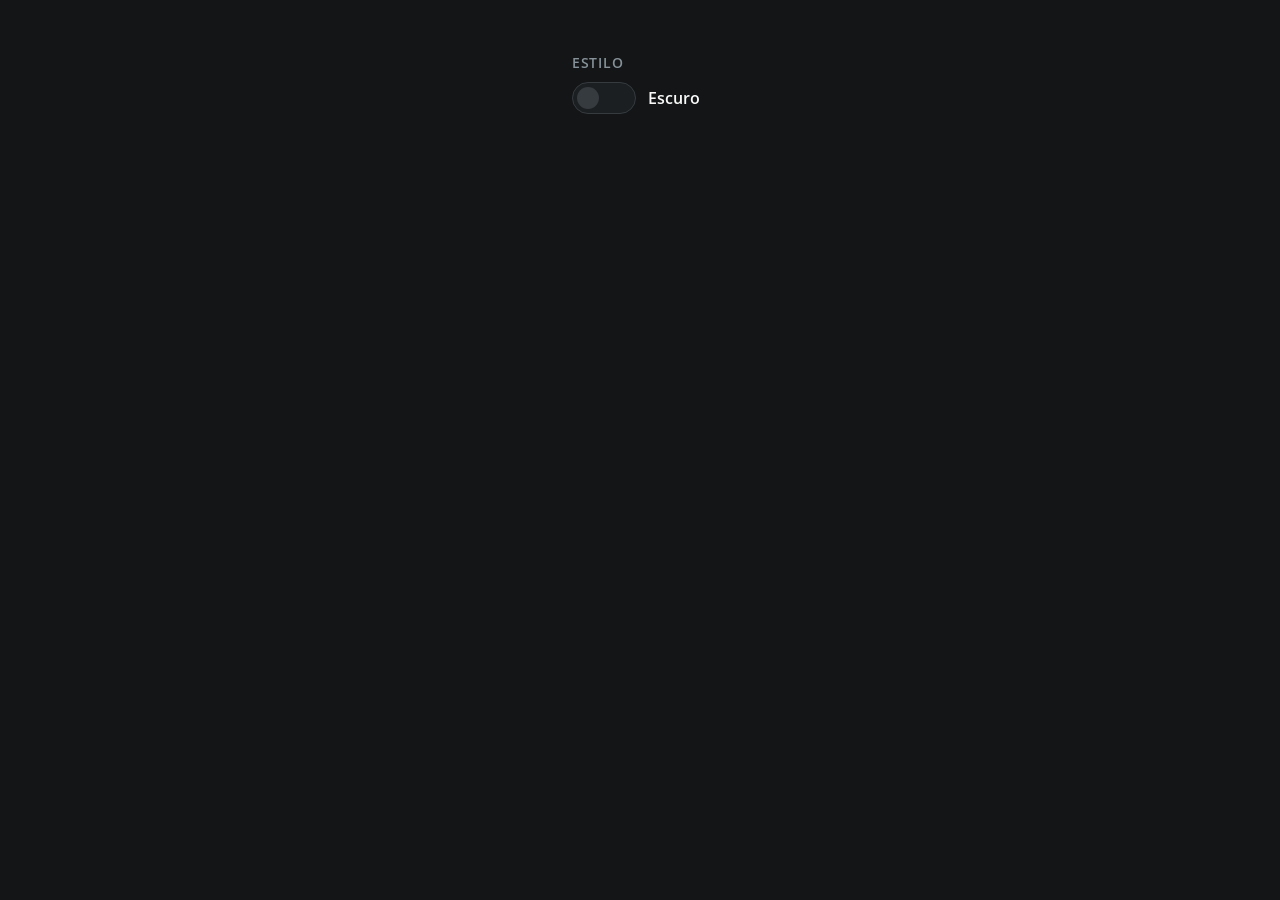
==== components/theme-switch/index.html @ 37b06393 "initial commit: setup component library structure and base patterns" ====
<!DOCTYPE html>
<html lang="pt-BR">
  <head>
    <meta charset="UTF-8" />
    <meta name="viewport" content="width=device-width, initial-scale=1.0" />
    <title>Theme Switch - Component Lab</title>
    <link rel="preconnect" href="https://fonts.googleapis.com" />
    <link rel="preconnect" href="https://fonts.gstatic.com" crossorigin />
    <link
      href="https://fonts.googleapis.com/css2?family=Open+Sans:wght@600&display=swap"
      rel="stylesheet"
    />

    <link rel="stylesheet" href="../../reset.css" />
    <link rel="stylesheet" href="style.css" />
  </head>
  <body>
    <div class="theme-switch-container">
      <label>Estilo</label>
      <div class="switch-wrapper">
        <button
          type="button"
          class="dark-light"
          id="theme-toggle"
          aria-label="Alternar tema"
        >
          <span class="toggle-circle"></span>
        </button>
        <p id="theme-text">Escuro</p>
      </div>
    </div>

    <script src="script.js"></script>
  </body>
</html>
---- components/theme-switch/style.css ----
:root {
  --brand-light: #59b2ff;
  --input-base: #1c1f21;
  --input-stroke: #363b40;
  --text-heading: #f9f9f9;
  --text-body: #869198;
  --open-sans: "Open Sans", sans-serif;
}

body {
  background-color: #131516;
  color: var(--text-heading);
  font-family: var(--open-sans);
  padding: 50px;
  display: flex;
  justify-content: center;
}

.theme-switch-container label {
  font-size: 14px;
  font-weight: 600;
  color: var(--text-body);
  text-transform: uppercase;
  letter-spacing: 0.05em;
}

.switch-wrapper {
  display: flex;
  align-items: center;
  gap: 12px;
  margin-top: 8px;
}

#theme-text {
  font-size: 16px;
  font-weight: 600;
  min-width: 60px;
}

/* O Botão */
.dark-light {
  cursor: pointer;
  width: 64px;
  height: 32px;
  border-radius: 999px;
  padding: 4px;
  display: flex;
  align-items: center;
  background-color: var(--input-base);
  border: 1px solid var(--input-stroke);
  transition: all 0.2s ease;
  appearance: none;
  -webkit-appearance: none;
  outline: none;
}

/* Mantém a borda cinza no hover, apenas mudando levemente a intensidade se desejar, 
   ou deixe como var(--input-stroke) para ser totalmente estática */
.dark-light:hover {
  border-color: var(--input-stroke);
  filter: brightness(
    1.2
  ); /* Um efeito sutil de brilho sem mudar a cor da borda */
}

.toggle-circle {
  width: 22px;
  height: 22px;
  border-radius: 50%;
  background-color: var(--input-stroke);
  transition: transform 0.3s cubic-bezier(0.4, 0, 0.2, 1), background-color 0.2s;
}

/* Estado Ativo */
.dark-light.active {
  background-color: var(--brand-light);
  border-color: var(--input-stroke);
}

.dark-light.active .toggle-circle {
  background-color: var(--text-heading);
  transform: translateX(30px);
}
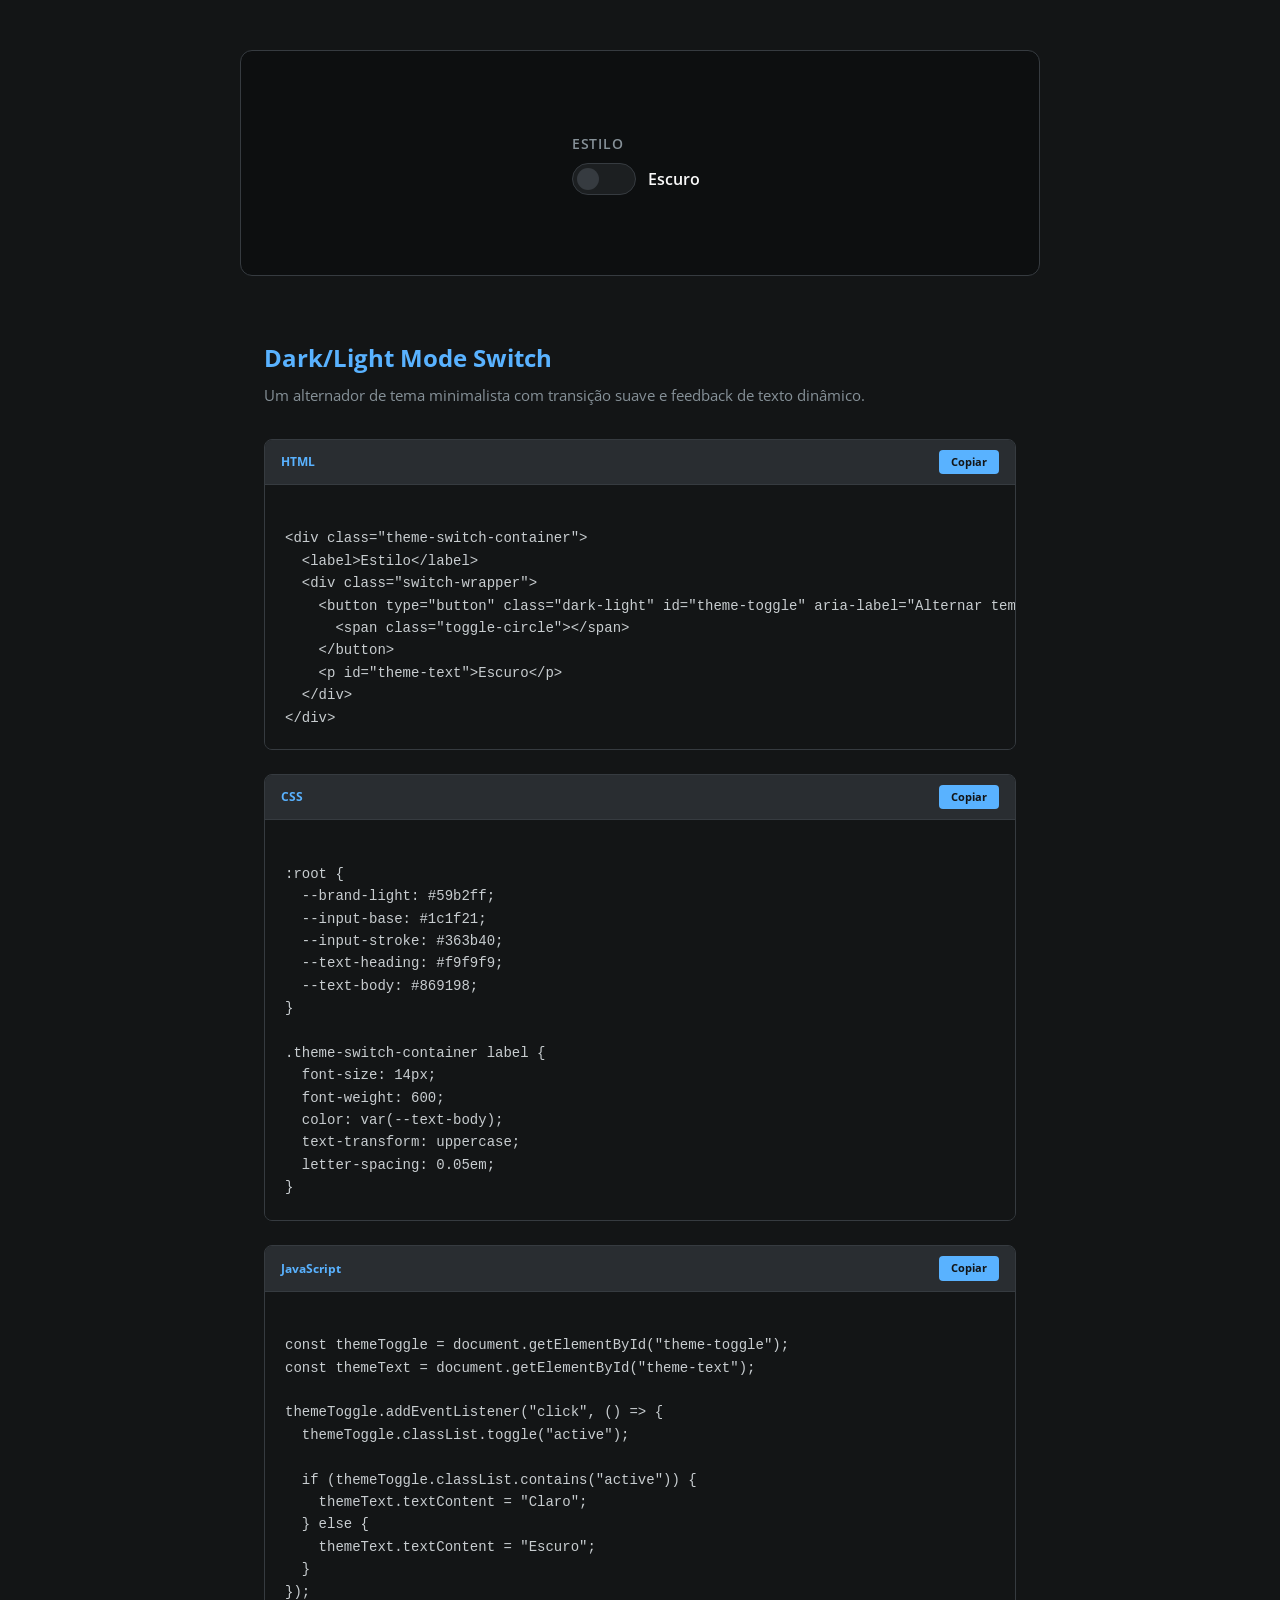
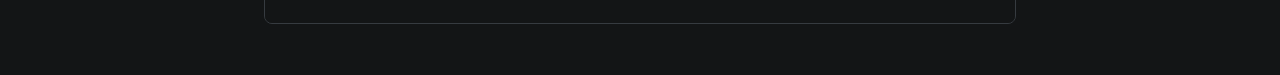
==== commit 4d1fee8c: "refactor: standardize component layout and add copy-to-clipboard logic" ====
--- a/components/theme-switch/index.html
+++ b/components/theme-switch/index.html
@@ -10,25 +10,148 @@
       href="https://fonts.googleapis.com/css2?family=Open+Sans:wght@600&display=swap"
       rel="stylesheet"
     />
-
     <link rel="stylesheet" href="../../reset.css" />
     <link rel="stylesheet" href="style.css" />
   </head>
   <body>
-    <div class="theme-switch-container">
-      <label>Estilo</label>
-      <div class="switch-wrapper">
-        <button
-          type="button"
-          class="dark-light"
-          id="theme-toggle"
-          aria-label="Alternar tema"
-        >
-          <span class="toggle-circle"></span>
-        </button>
-        <p id="theme-text">Escuro</p>
-      </div>
-    </div>
+    <main class="lab-container">
+      <section class="preview-box">
+        <div class="theme-switch-container">
+          <label>Estilo</label>
+          <div class="switch-wrapper">
+            <button
+              type="button"
+              class="dark-light"
+              id="theme-toggle"
+              aria-label="Alternar tema"
+            >
+              <span class="toggle-circle"></span>
+            </button>
+            <p id="theme-text">Escuro</p>
+          </div>
+        </div>
+      </section>
+
+      <section class="docs-box">
+        <div class="intro">
+          <h2>Dark/Light Mode Switch</h2>
+          <p>
+            Um alternador de tema minimalista com transição suave e feedback de
+            texto dinâmico.
+          </p>
+        </div>
+
+        <div class="code-card">
+          <div class="code-header">
+            <span>HTML</span>
+            <button onclick="copyCode('html-content')">Copiar</button>
+          </div>
+          <pre><code id="html-content">
+&lt;div class="theme-switch-container"&gt;
+  &lt;label&gt;Estilo&lt;/label&gt;
+  &lt;div class="switch-wrapper"&gt;
+    &lt;button type="button" class="dark-light" id="theme-toggle" aria-label="Alternar tema"&gt;
+      &lt;span class="toggle-circle"&gt;&lt;/span&gt;
+    &lt;/button&gt;
+    &lt;p id="theme-text"&gt;Escuro&lt;/p&gt;
+  &lt;/div&gt;
+&lt;/div&gt;</code></pre>
+        </div>
+
+        <div class="code-card">
+          <div class="code-header">
+            <span>CSS</span>
+            <button onclick="copyCode('css-content')">Copiar</button>
+          </div>
+          <pre><code id="css-content">
+:root {
+  --brand-light: #59b2ff;
+  --input-base: #1c1f21;
+  --input-stroke: #363b40;
+  --text-heading: #f9f9f9;
+  --text-body: #869198;
+}
+
+.theme-switch-container label {
+  font-size: 14px;
+  font-weight: 600;
+  color: var(--text-body);
+  text-transform: uppercase;
+  letter-spacing: 0.05em;
+}
+
+.switch-wrapper {
+  display: flex;
+  align-items: center;
+  gap: 12px;
+  margin-top: 8px;
+}
+
+#theme-text {
+  font-size: 16px;
+  font-weight: 600;
+  min-width: 60px;
+}
+
+.dark-light {
+  cursor: pointer;
+  width: 64px;
+  height: 32px;
+  border-radius: 999px;
+  padding: 4px;
+  display: flex;
+  align-items: center;
+  background-color: var(--input-base);
+  border: 1px solid var(--input-stroke);
+  transition: all 0.2s ease;
+  appearance: none;
+  outline: none;
+}
+
+.dark-light:hover {
+  border-color: var(--input-stroke);
+  filter: brightness(1.2);
+}
+
+.toggle-circle {
+  width: 22px;
+  height: 22px;
+  border-radius: 50%;
+  background-color: var(--input-stroke);
+  transition: transform 0.3s cubic-bezier(0.4, 0, 0.2, 1), background-color 0.2s;
+}
+
+.dark-light.active {
+  background-color: var(--brand-light);
+}
+
+.dark-light.active .toggle-circle {
+  background-color: var(--text-heading);
+  transform: translateX(30px);
+}</code></pre>
+        </div>
+
+        <div class="code-card">
+          <div class="code-header">
+            <span>JavaScript</span>
+            <button onclick="copyCode('js-content')">Copiar</button>
+          </div>
+          <pre><code id="js-content">
+const themeToggle = document.getElementById("theme-toggle");
+const themeText = document.getElementById("theme-text");
+
+themeToggle.addEventListener("click", () => {
+  themeToggle.classList.toggle("active");
+
+  if (themeToggle.classList.contains("active")) {
+    themeText.textContent = "Claro";
+  } else {
+    themeText.textContent = "Escuro";
+  }
+});</code></pre>
+        </div>
+      </section>
+    </main>
 
     <script src="script.js"></script>
   </body>
--- a/components/theme-switch/style.css
+++ b/components/theme-switch/style.css
@@ -81,3 +81,156 @@
   background-color: var(--text-heading);
   transform: translateX(30px);
 }
+
+/* Container que agrupa o preview e o código */
+.lab-item {
+  width: 100%;
+  max-width: 600px;
+  background: #1c1f21;
+  border-radius: 12px;
+  border: 1px solid #363b40;
+  overflow: hidden;
+}
+
+/* Área onde o switch fica centralizado */
+.preview-box {
+  padding: 60px;
+  display: flex;
+  justify-content: center;
+  background-color: #131516;
+  border-bottom: 1px solid #363b40;
+}
+
+/* Área de texto e códigos */
+.docs-box {
+  padding: 24px;
+}
+
+.docs-box h3 {
+  margin-bottom: 8px;
+  color: var(--brand-light);
+}
+.docs-box p {
+  font-size: 14px;
+  margin-bottom: 20px;
+  line-height: 1.5;
+}
+
+/* Estilização das caixas de código */
+.code-wrapper {
+  background: #0d0f10;
+  border-radius: 8px;
+  margin-bottom: 16px;
+  border: 1px solid #363b40;
+}
+
+.code-header {
+  display: flex;
+  justify-content: space-between;
+  padding: 8px 16px;
+  background: #212427;
+  font-size: 12px;
+  color: var(--brand-light);
+  border-bottom: 1px solid #363b40;
+}
+
+.code-header button {
+  background: transparent;
+  border: none;
+  color: var(--text-body);
+  cursor: pointer;
+  font-weight: 600;
+}
+
+.code-header button:hover {
+  color: white;
+}
+
+pre {
+  padding: 16px;
+  font-family: "Courier New", Courier, monospace;
+  font-size: 13px;
+  overflow-x: auto;
+  color: #c8cdd0;
+}
+
+/* Layout Geral do Lab */
+.lab-container {
+  max-width: 800px;
+  margin: 0 auto;
+  width: 100%;
+}
+
+.preview-box {
+  background: #0d0f10;
+  border: 1px solid var(--input-stroke);
+  border-radius: 12px;
+  padding: 80px 20px;
+  display: flex;
+  justify-content: center;
+  margin-bottom: 40px;
+}
+
+.intro {
+  margin-bottom: 32px;
+}
+.intro h2 {
+  color: var(--brand-light);
+  margin-bottom: 8px;
+}
+.intro p {
+  color: var(--text-body);
+  font-size: 15px;
+}
+
+/* Cards de Código */
+.code-card {
+  background: #1c1f21;
+  border: 1px solid var(--input-stroke);
+  border-radius: 8px;
+  margin-bottom: 24px;
+  overflow: hidden;
+}
+
+.code-header {
+  display: flex;
+  justify-content: space-between;
+  align-items: center;
+  padding: 10px 16px;
+  background: #292d31;
+  border-bottom: 1px solid var(--input-stroke);
+  font-size: 12px;
+  font-weight: bold;
+  color: var(--brand-light);
+}
+
+.code-header button {
+  background: var(--brand-light);
+  border: none;
+  border-radius: 4px;
+  padding: 4px 12px;
+  color: #131516;
+  font-weight: bold;
+  cursor: pointer;
+  font-size: 11px;
+  transition: opacity 0.2s;
+}
+
+.code-header button:hover {
+  opacity: 0.8;
+}
+
+pre {
+  margin: 0;
+  padding: 20px;
+  overflow-x: auto;
+  max-height: 400px;
+  background: #131516;
+}
+
+code {
+  font-family: "Consolas", "Monaco", monospace;
+  font-size: 14px;
+  line-height: 1.6;
+  color: #c8cdd0;
+}
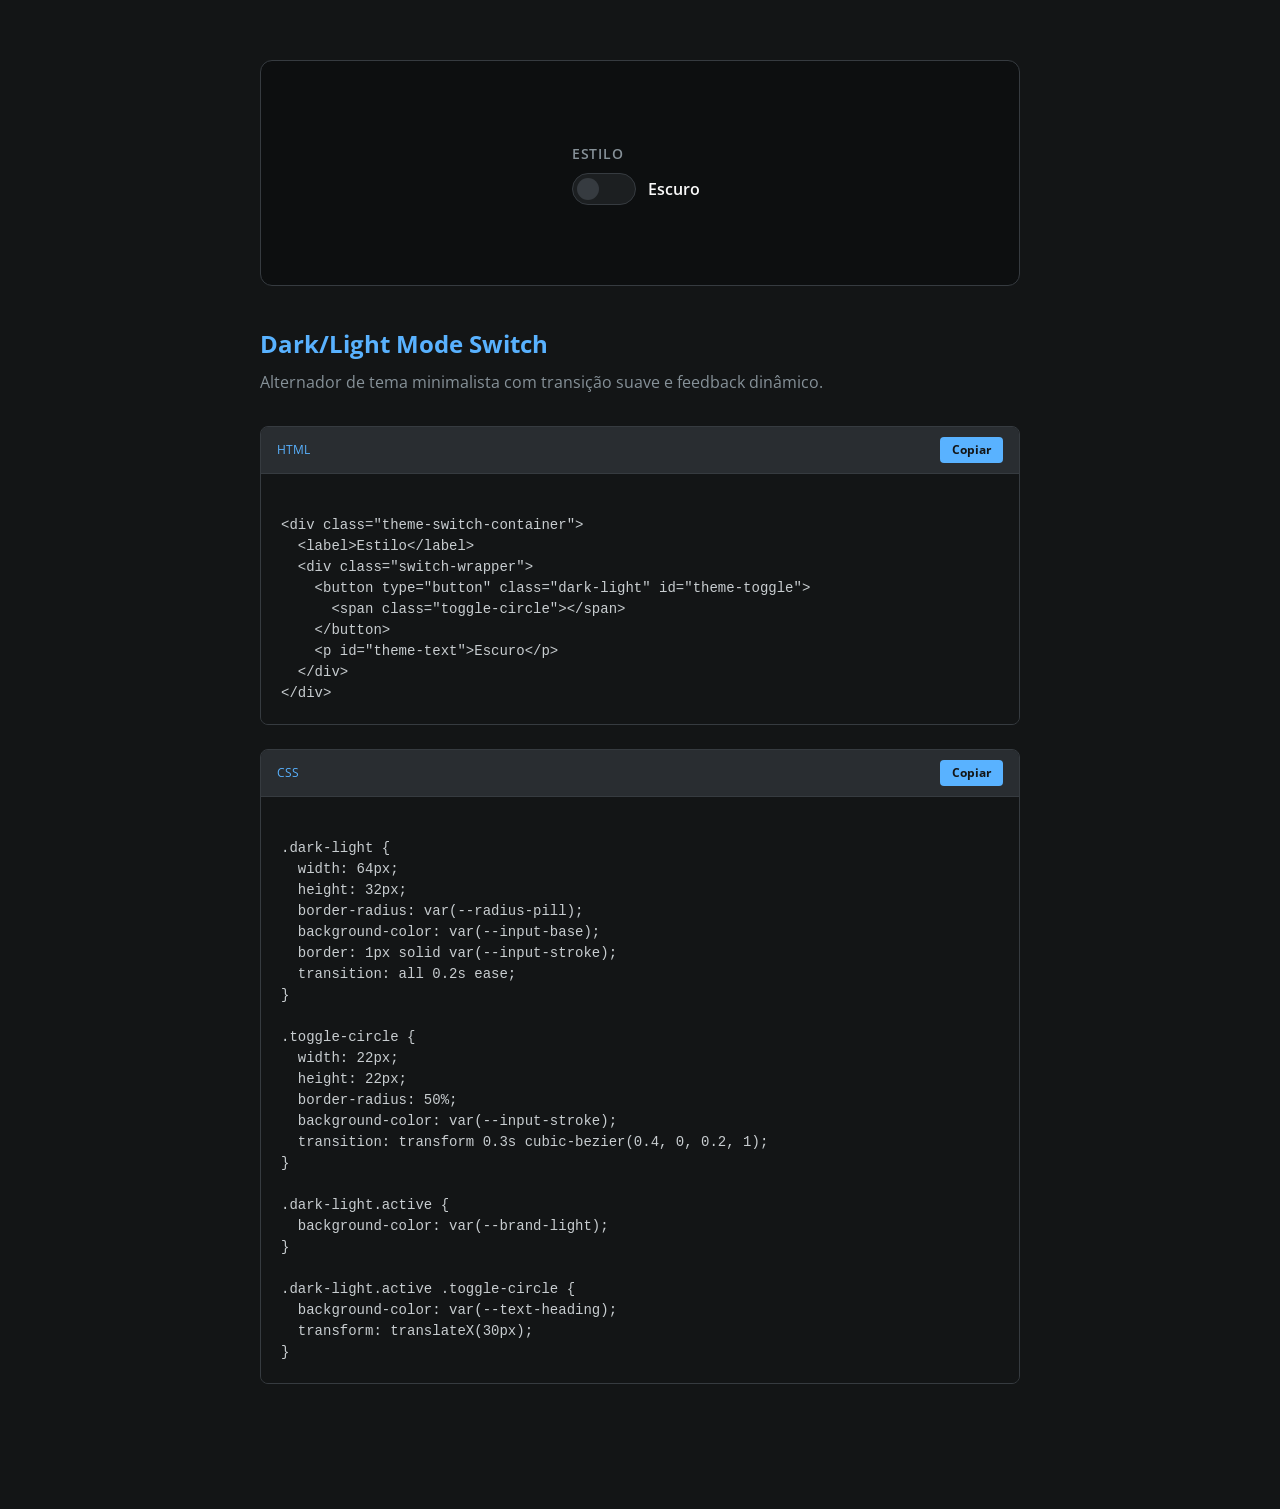
==== commit 44ed75aa: "refactor: centralize design tokens and global styles in reset.css" ====
--- a/components/theme-switch/index.html
+++ b/components/theme-switch/index.html
@@ -36,8 +36,8 @@
         <div class="intro">
           <h2>Dark/Light Mode Switch</h2>
           <p>
-            Um alternador de tema minimalista com transição suave e feedback de
-            texto dinâmico.
+            Alternador de tema minimalista com transição suave e feedback
+            dinâmico.
           </p>
         </div>
 
@@ -50,7 +50,7 @@
 &lt;div class="theme-switch-container"&gt;
   &lt;label&gt;Estilo&lt;/label&gt;
   &lt;div class="switch-wrapper"&gt;
-    &lt;button type="button" class="dark-light" id="theme-toggle" aria-label="Alternar tema"&gt;
+    &lt;button type="button" class="dark-light" id="theme-toggle"&gt;
       &lt;span class="toggle-circle"&gt;&lt;/span&gt;
     &lt;/button&gt;
     &lt;p id="theme-text"&gt;Escuro&lt;/p&gt;
@@ -64,53 +64,13 @@
             <button onclick="copyCode('css-content')">Copiar</button>
           </div>
           <pre><code id="css-content">
-:root {
-  --brand-light: #59b2ff;
-  --input-base: #1c1f21;
-  --input-stroke: #363b40;
-  --text-heading: #f9f9f9;
-  --text-body: #869198;
-}
-
-.theme-switch-container label {
-  font-size: 14px;
-  font-weight: 600;
-  color: var(--text-body);
-  text-transform: uppercase;
-  letter-spacing: 0.05em;
-}
-
-.switch-wrapper {
-  display: flex;
-  align-items: center;
-  gap: 12px;
-  margin-top: 8px;
-}
-
-#theme-text {
-  font-size: 16px;
-  font-weight: 600;
-  min-width: 60px;
-}
-
 .dark-light {
-  cursor: pointer;
   width: 64px;
   height: 32px;
-  border-radius: 999px;
-  padding: 4px;
-  display: flex;
-  align-items: center;
+  border-radius: var(--radius-pill);
   background-color: var(--input-base);
   border: 1px solid var(--input-stroke);
   transition: all 0.2s ease;
-  appearance: none;
-  outline: none;
-}
-
-.dark-light:hover {
-  border-color: var(--input-stroke);
-  filter: brightness(1.2);
 }
 
 .toggle-circle {
@@ -118,7 +78,7 @@
   height: 22px;
   border-radius: 50%;
   background-color: var(--input-stroke);
-  transition: transform 0.3s cubic-bezier(0.4, 0, 0.2, 1), background-color 0.2s;
+  transition: transform 0.3s cubic-bezier(0.4, 0, 0.2, 1);
 }
 
 .dark-light.active {
@@ -130,29 +90,9 @@
   transform: translateX(30px);
 }</code></pre>
         </div>
-
-        <div class="code-card">
-          <div class="code-header">
-            <span>JavaScript</span>
-            <button onclick="copyCode('js-content')">Copiar</button>
-          </div>
-          <pre><code id="js-content">
-const themeToggle = document.getElementById("theme-toggle");
-const themeText = document.getElementById("theme-text");
-
-themeToggle.addEventListener("click", () => {
-  themeToggle.classList.toggle("active");
-
-  if (themeToggle.classList.contains("active")) {
-    themeText.textContent = "Claro";
-  } else {
-    themeText.textContent = "Escuro";
-  }
-});</code></pre>
-        </div>
       </section>
+      <div style="height: 1px; width: 100%"></div>
     </main>
-
     <script src="script.js"></script>
   </body>
 </html>
--- a/components/theme-switch/style.css
+++ b/components/theme-switch/style.css
@@ -1,21 +1,26 @@
-:root {
-  --brand-light: #59b2ff;
-  --input-base: #1c1f21;
-  --input-stroke: #363b40;
-  --text-heading: #f9f9f9;
-  --text-body: #869198;
-  --open-sans: "Open Sans", sans-serif;
+/* Layout Geral do Lab - O Corretor de Alinhamento */
+.lab-container {
+  max-width: 800px;
+  margin: 0 auto;
+  padding: 60px 20px 100px;
+  width: 100%;
+  box-sizing: border-box;
 }
 
-body {
-  background-color: #131516;
-  color: var(--text-heading);
-  font-family: var(--open-sans);
-  padding: 50px;
+/* Preview Box - Garante que o componente não cole nas bordas do container */
+.preview-box {
+  background: #0d0f10;
+  border: 1px solid var(--input-stroke);
+  border-radius: var(--radius-lg);
+  padding: 80px 20px;
   display: flex;
   justify-content: center;
+  align-items: center;
+  margin-bottom: 40px;
+  width: 100%;
 }
 
+/* Component Styles */
 .theme-switch-container label {
   font-size: 14px;
   font-weight: 600;
@@ -35,14 +40,14 @@
   font-size: 16px;
   font-weight: 600;
   min-width: 60px;
+  color: var(--text-heading);
 }
 
-/* O Botão */
 .dark-light {
   cursor: pointer;
   width: 64px;
   height: 32px;
-  border-radius: 999px;
+  border-radius: var(--radius-pill);
   padding: 4px;
   display: flex;
   align-items: center;
@@ -50,17 +55,11 @@
   border: 1px solid var(--input-stroke);
   transition: all 0.2s ease;
   appearance: none;
-  -webkit-appearance: none;
   outline: none;
 }
 
-/* Mantém a borda cinza no hover, apenas mudando levemente a intensidade se desejar, 
-   ou deixe como var(--input-stroke) para ser totalmente estática */
 .dark-light:hover {
-  border-color: var(--input-stroke);
-  filter: brightness(
-    1.2
-  ); /* Um efeito sutil de brilho sem mudar a cor da borda */
+  filter: brightness(1.2);
 }
 
 .toggle-circle {
@@ -71,10 +70,8 @@
   transition: transform 0.3s cubic-bezier(0.4, 0, 0.2, 1), background-color 0.2s;
 }
 
-/* Estado Ativo */
 .dark-light.active {
   background-color: var(--brand-light);
-  border-color: var(--input-stroke);
 }
 
 .dark-light.active .toggle-circle {
@@ -82,112 +79,21 @@
   transform: translateX(30px);
 }
 
-/* Container que agrupa o preview e o código */
-.lab-item {
-  width: 100%;
-  max-width: 600px;
-  background: #1c1f21;
-  border-radius: 12px;
-  border: 1px solid #363b40;
-  overflow: hidden;
-}
-
-/* Área onde o switch fica centralizado */
-.preview-box {
-  padding: 60px;
-  display: flex;
-  justify-content: center;
-  background-color: #131516;
-  border-bottom: 1px solid #363b40;
-}
-
-/* Área de texto e códigos */
-.docs-box {
-  padding: 24px;
-}
-
-.docs-box h3 {
-  margin-bottom: 8px;
-  color: var(--brand-light);
-}
-.docs-box p {
-  font-size: 14px;
-  margin-bottom: 20px;
-  line-height: 1.5;
-}
-
-/* Estilização das caixas de código */
-.code-wrapper {
-  background: #0d0f10;
-  border-radius: 8px;
-  margin-bottom: 16px;
-  border: 1px solid #363b40;
-}
-
-.code-header {
-  display: flex;
-  justify-content: space-between;
-  padding: 8px 16px;
-  background: #212427;
-  font-size: 12px;
-  color: var(--brand-light);
-  border-bottom: 1px solid #363b40;
-}
-
-.code-header button {
-  background: transparent;
-  border: none;
-  color: var(--text-body);
-  cursor: pointer;
-  font-weight: 600;
-}
-
-.code-header button:hover {
-  color: white;
-}
-
-pre {
-  padding: 16px;
-  font-family: "Courier New", Courier, monospace;
-  font-size: 13px;
-  overflow-x: auto;
-  color: #c8cdd0;
-}
-
-/* Layout Geral do Lab */
-.lab-container {
-  max-width: 800px;
-  margin: 0 auto;
-  width: 100%;
-}
-
-.preview-box {
-  background: #0d0f10;
-  border: 1px solid var(--input-stroke);
-  border-radius: 12px;
-  padding: 80px 20px;
-  display: flex;
-  justify-content: center;
-  margin-bottom: 40px;
-}
-
-.intro {
-  margin-bottom: 32px;
-}
+/* Docs UI */
 .intro h2 {
   color: var(--brand-light);
   margin-bottom: 8px;
 }
+
 .intro p {
   color: var(--text-body);
-  font-size: 15px;
+  margin-bottom: 32px;
 }
 
-/* Cards de Código */
 .code-card {
-  background: #1c1f21;
+  background: var(--input-base);
   border: 1px solid var(--input-stroke);
-  border-radius: 8px;
+  border-radius: var(--radius-md);
   margin-bottom: 24px;
   overflow: hidden;
 }
@@ -200,37 +106,28 @@
   background: #292d31;
   border-bottom: 1px solid var(--input-stroke);
   font-size: 12px;
-  font-weight: bold;
   color: var(--brand-light);
 }
 
 .code-header button {
   background: var(--brand-light);
   border: none;
-  border-radius: 4px;
+  border-radius: var(--radius-sm);
   padding: 4px 12px;
   color: #131516;
   font-weight: bold;
   cursor: pointer;
-  font-size: 11px;
-  transition: opacity 0.2s;
-}
-
-.code-header button:hover {
-  opacity: 0.8;
 }
 
 pre {
   margin: 0;
   padding: 20px;
+  background: #131516;
   overflow-x: auto;
-  max-height: 400px;
-  background: #131516;
 }
 
 code {
-  font-family: "Consolas", "Monaco", monospace;
+  font-family: "Consolas", monospace;
   font-size: 14px;
-  line-height: 1.6;
   color: #c8cdd0;
 }
